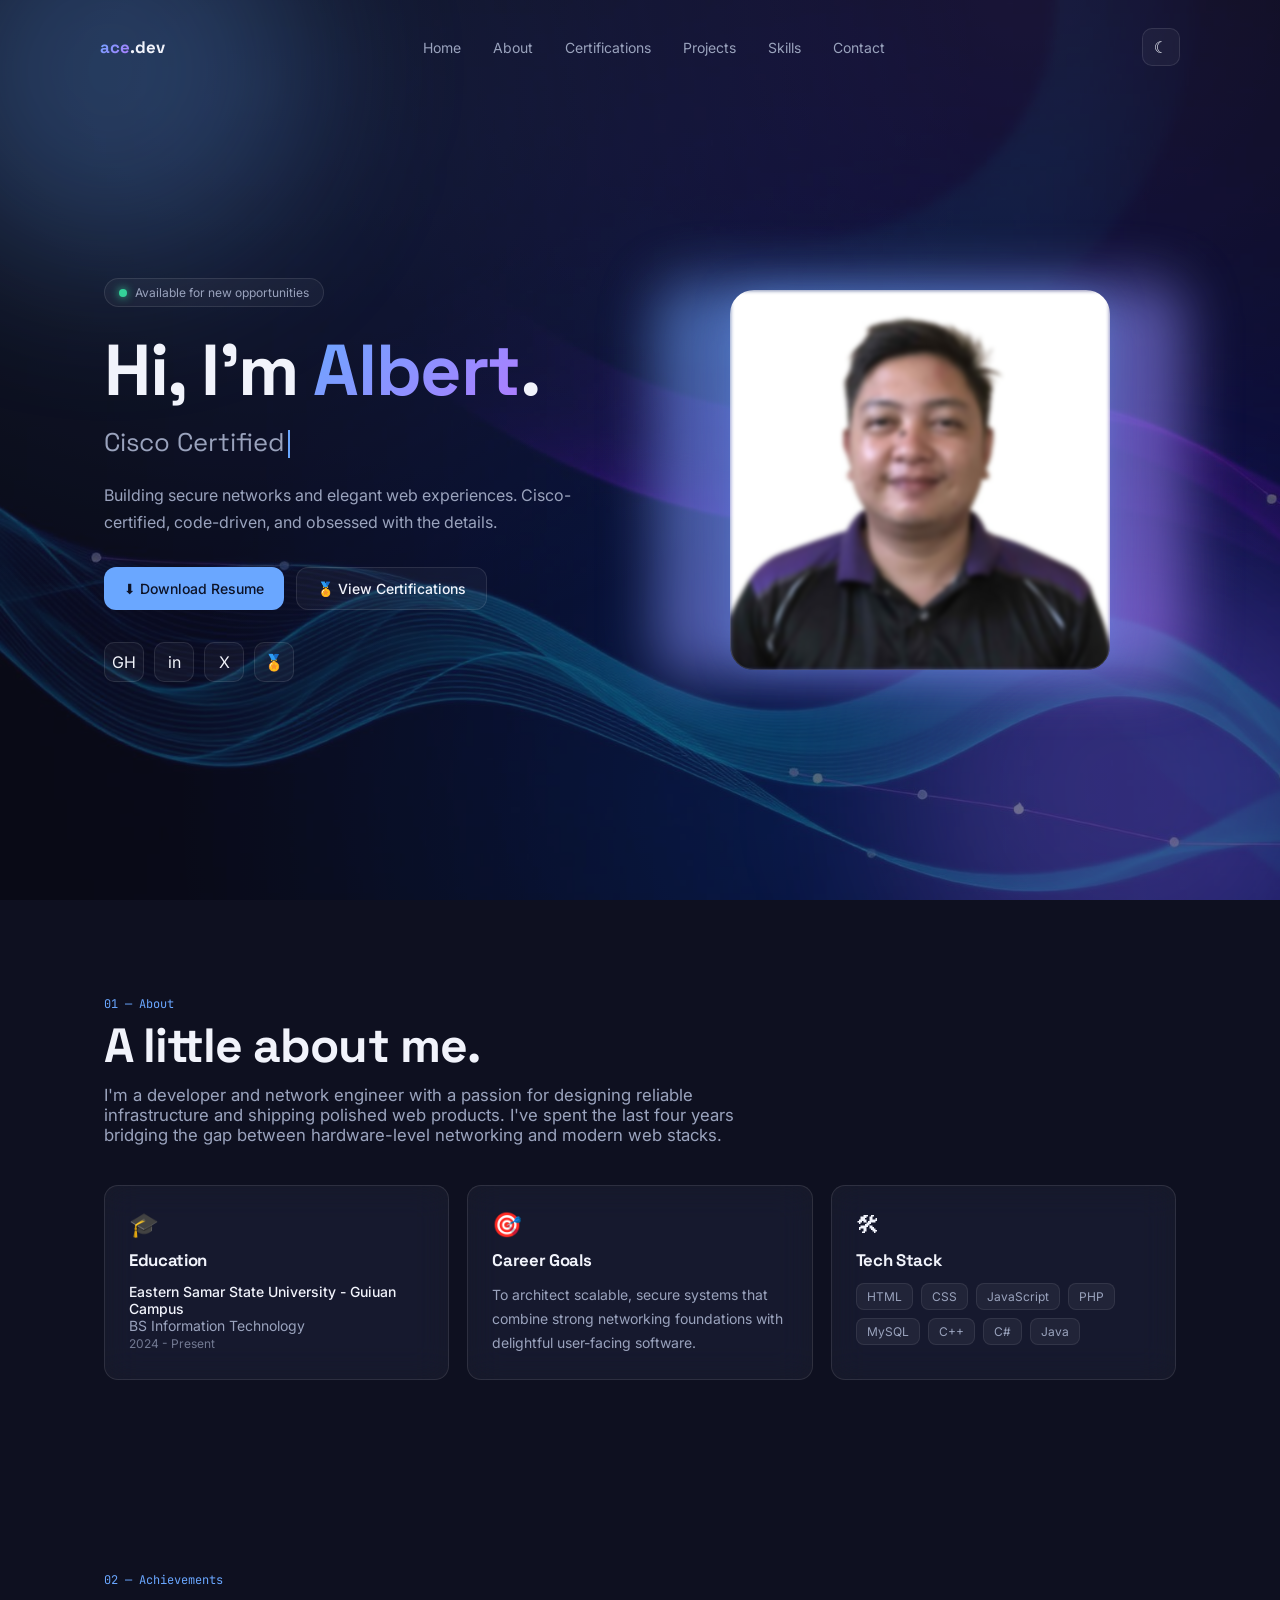
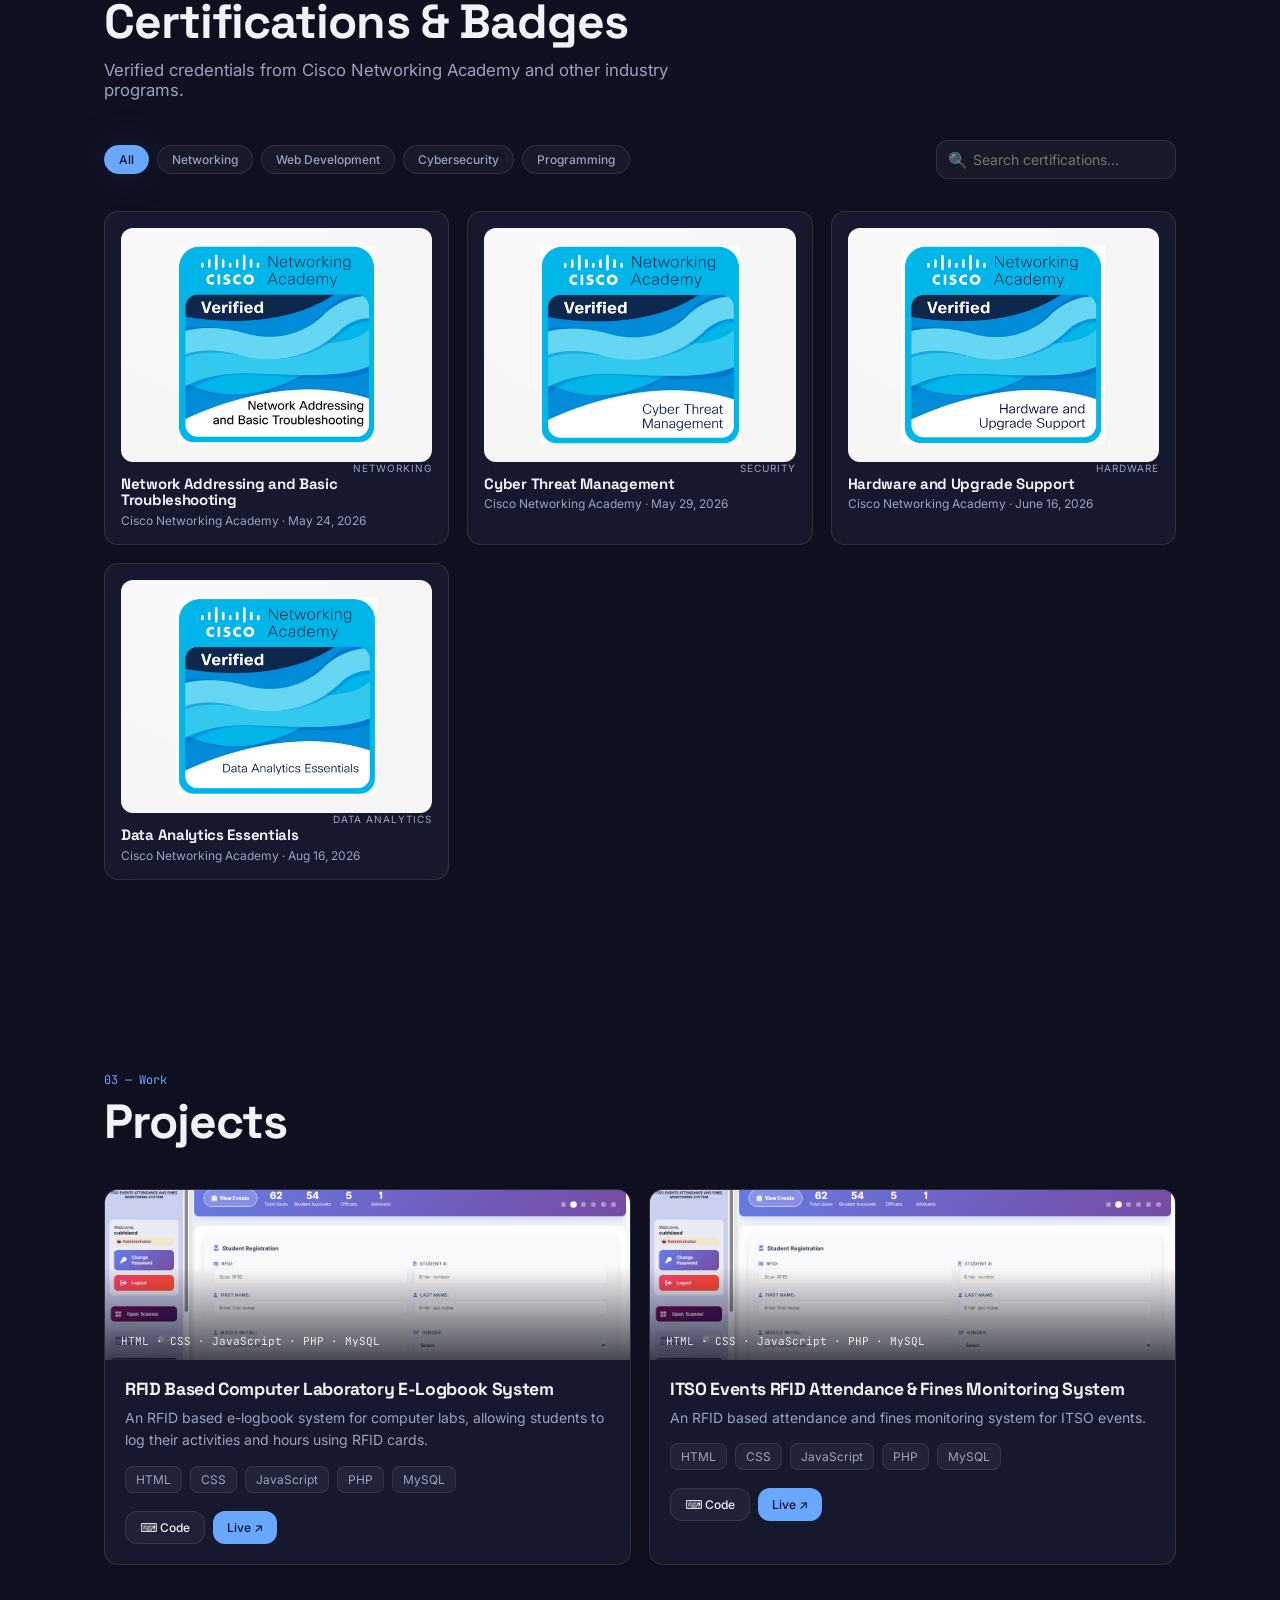
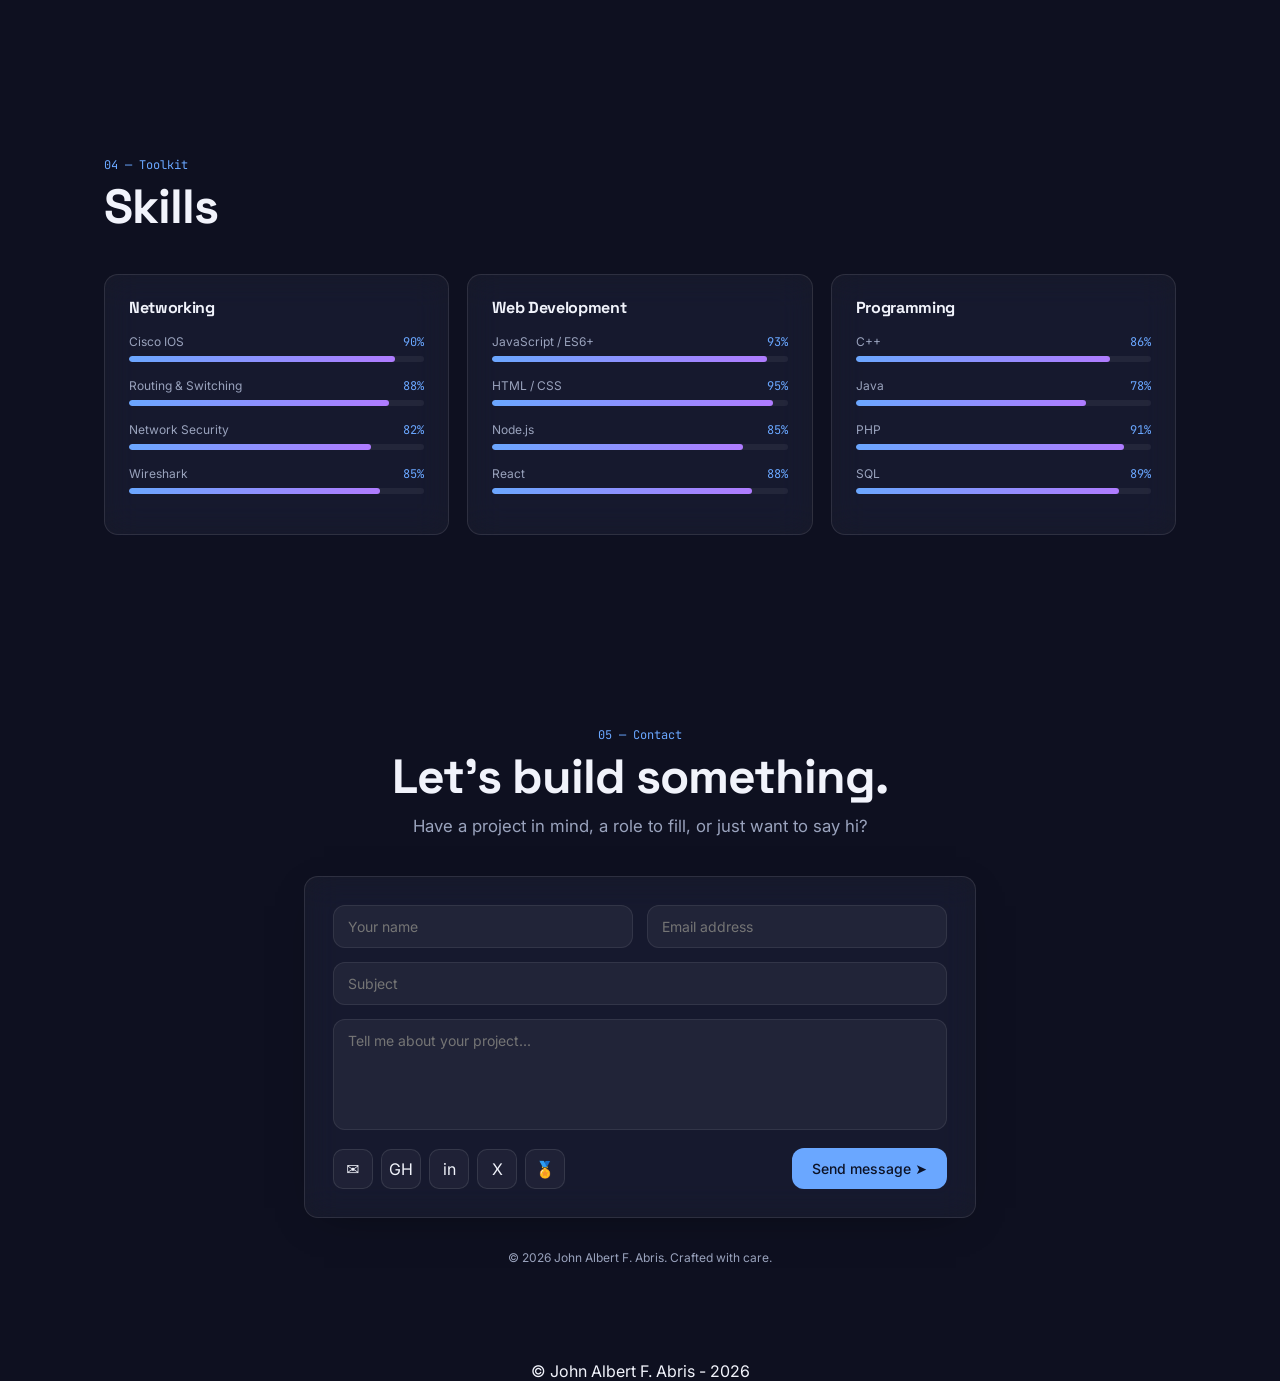
==== ace.html @ c5fdd974 "Add files via upload" ====
<!DOCTYPE html>
<html lang="en">
<head>
  <meta charset="UTF-8" />
  <meta name="viewport" content="width=device-width, initial-scale=1.0" />
  <title>John Albert F. Abris — Developer & Cisco-Certified Engineer</title>
  <meta name="description" content="Premium portfolio showcasing Cisco Networking Academy badges, certifications, projects, and technical achievements." />

  <!-- Fonts -->
  <link rel="preconnect" href="https://fonts.googleapis.com" />
  <link rel="preconnect" href="https://fonts.gstatic.com" crossorigin />
  <link href="https://fonts.googleapis.com/css2?family=Space+Grotesk:wght@500;600;700&family=Inter:wght@400;500;600&family=JetBrains+Mono:wght@400;500&display=swap" rel="stylesheet" />

  <!-- Libraries -->
  <link href="https://unpkg.com/aos@2.3.4/dist/aos.css" rel="stylesheet" />

  <link rel="stylesheet" href="css/styles.css" />

  <style>
    footer {
      text-align: center;
    }
  </style>
</head>
<body>
  <!-- Loader -->
  <div id="loader" class="loader">
    <div class="loader-ring"></div>
    <p class="loader-text">Loading</p>
  </div>

  <!-- Navbar -->
  <header id="navbar" class="navbar">
    <div class="nav-inner">
      <a href="#home" class="brand"><span class="text-gradient">ace</span>.dev</a>
      <nav>
        <ul class="nav-links" id="nav-links">
          <li><a href="#home">Home</a></li>
          <li><a href="#about">About</a></li>
          <li><a href="#certs">Certifications</a></li>
          <li><a href="#projects">Projects</a></li>
          <li><a href="#skills">Skills</a></li>
          <li><a href="#contact">Contact</a></li>
        </ul>
      </nav>
      <div class="nav-actions">
        <button id="theme-toggle" class="icon-btn" aria-label="Toggle theme">☾</button>
        <button id="menu-toggle" class="icon-btn menu-toggle" aria-label="Menu">☰</button>
      </div>
    </div>
  </header>

  <main>
    <!-- HERO -->
    <section id="home" class="hero">
      <div class="hero-bg"></div>
      <div class="blob blob-1"></div>
      <div class="blob blob-2"></div>

      <div class="container hero-grid">
        <div data-aos="fade-up">
          <span class="pill"><span class="dot"></span> Available for new opportunities</span>
          <h1 class="hero-title">Hi, I'm <span class="text-gradient">Albert</span>.</h1>
          <p class="hero-typed"><span id="typed"></span><span class="caret"></span></p>
          <p class="hero-tag" id="hero-tag"></p>

          <div class="hero-ctas">
            <a id="resume-btn" class="btn btn-primary" href="#" download>⬇ Download Resume</a>
            <a class="btn btn-glass" href="#certs">🏅 View Certifications</a>
          </div>

          <div class="hero-socials" id="hero-socials"></div>
        </div>

        <div class="profile-wrap" data-aos="fade-left">
          <div class="profile-glow"></div>
          <div class="profile-card no-select" data-protected>
            <div class="profile-img" id="profile-img"></div>
            <div class="profile-ring"></div>
          </div>
        </div>
      </div>
    </section>

    <!-- ABOUT -->
    <section id="about" class="section">
      <div class="container">
        <div data-aos="fade-up" class="section-head">
          <p class="eyebrow">01 — About</p>
          <h2>A little about me.</h2>
          <p class="lead" id="about-intro"></p>
        </div>

        <div class="grid-3">
          <div class="glass card" data-aos="fade-up">
            <div class="card-icon">🎓</div>
            <h3>Education</h3>
            <ul id="education-list" class="education"></ul>
          </div>
          <div class="glass card" data-aos="fade-up" data-aos-delay="100">
            <div class="card-icon">🎯</div>
            <h3>Career Goals</h3>
            <p class="muted small" id="goals"></p>
          </div>
          <div class="glass card" data-aos="fade-up" data-aos-delay="200">
            <div class="card-icon">🛠</div>
            <h3>Tech Stack</h3>
            <div id="stack" class="chips"></div>
          </div>
        </div>
      </div>
    </section>

    <!-- CERTIFICATIONS -->
    <section id="certs" class="section">
      <div class="container">
        <div data-aos="fade-up" class="section-head">
          <p class="eyebrow">02 — Achievements</p>
          <h2>Certifications &amp; Badges</h2>
          <p class="lead">Verified credentials from Cisco Networking Academy and other industry programs.</p>
        </div>

        <div class="cert-controls" data-aos="fade-up">
          <div id="cert-filters" class="filters"></div>
          <div class="search-wrap">
            <span class="search-icon">🔍</span>
            <input id="cert-search" type="text" placeholder="Search certifications..." />
          </div>
        </div>

        <div id="cert-grid" class="grid-3 cert-grid"></div>
      </div>
    </section>

    <!-- PROJECTS -->
    <section id="projects" class="section">
      <div class="container">
        <div data-aos="fade-up" class="section-head">
          <p class="eyebrow">03 — Work</p>
          <h2>Projects</h2>
        </div>
        <div id="project-grid" class="grid-2"></div>
      </div>
    </section>

    <!-- SKILLS -->
    <section id="skills" class="section">
      <div class="container">
        <div data-aos="fade-up" class="section-head">
          <p class="eyebrow">04 — Toolkit</p>
          <h2>Skills</h2>
        </div>
        <div id="skill-grid" class="grid-3"></div>
      </div>
    </section>

    <!-- CONTACT -->
    <section id="contact" class="section">
      <div class="container narrow">
        <div data-aos="fade-up" class="section-head center">
          <p class="eyebrow">05 — Contact</p>
          <h2>Let's build something.</h2>
          <p class="lead">Have a project in mind, a role to fill, or just want to say hi?</p>
        </div>

        <form id="contact-form" class="glass form" data-aos="fade-up">
          <div class="row-2">
            <input required name="name" placeholder="Your name" />
            <input required type="email" name="email" placeholder="Email address" />
          </div>
          <input name="subject" placeholder="Subject" />
          <textarea required rows="5" name="message" placeholder="Tell me about your project..."></textarea>
          <div class="form-actions">
            <div id="contact-socials" class="socials"></div>
            <button class="btn btn-primary" type="submit" id="submit-btn">Send message ➤</button>
          </div>
        </form>
        <p class="copyright" id="copyright"></p>
      </div>
    </section>
  </main>

  <!-- Lightbox modal -->
  <div id="modal" class="modal" hidden>
    <div class="modal-card glass" id="modal-card"></div>
  </div>

  <!-- Libraries -->
  <script src="https://unpkg.com/aos@2.3.4/dist/aos.js"></script>

  <!-- Data + app -->
  <script src="data/portfolio.js"></script>
  <script src="js/protection.js"></script>
  <script src="js/typed.js"></script>
  <script src="js/app.js"></script>

  <footer>
        <p>&copy;  John Albert F. Abris - 2026 </p>
    </footer>
</body>
</html>
---- css/styles.css ----
/* =========================================================
   Design tokens
   ========================================================= */
:root {
  --bg: #0e1020;
  --fg: #f1f3fb;
  --muted: #9aa3bd;
  --card: #171a30;
  --border: rgba(255,255,255,0.08);
  --glass-bg: rgba(255,255,255,0.04);
  --glass-border: rgba(255,255,255,0.10);
  --primary: #6aa7ff;
  --primary-fg: #0c1226;
  --accent: #b07bff;
  --gradient: linear-gradient(135deg, #6aa7ff, #b07bff);
  --shadow-glow: 0 0 40px -10px rgba(106,167,255,0.55);
  --shadow-card: 0 10px 40px -20px rgba(0,0,0,0.5);
  --radius: 14px;
  --font-display: "Space Grotesk", system-ui, sans-serif;
  --font-body: "Inter", system-ui, sans-serif;
  --font-mono: "JetBrains Mono", ui-monospace, monospace;
}

html.light {
  --bg: #f6f7fb;
  --fg: #161a2c;
  --muted: #5a6178;
  --card: #ffffff;
  --border: rgba(20,25,45,0.10);
  --glass-bg: rgba(255,255,255,0.6);
  --glass-border: rgba(20,25,45,0.10);
  --primary-fg: #ffffff;
}

/* =========================================================
   Base
   ========================================================= */
* { box-sizing: border-box; margin: 0; padding: 0; }
html { scroll-behavior: smooth; }
body {
  font-family: var(--font-body);
  color: var(--fg);
  background: var(--bg);
  background-image:
    radial-gradient(at 20% 10%, rgba(106,167,255,0.18), transparent 50%),
    radial-gradient(at 80% 0%, rgba(176,123,255,0.15), transparent 50%),
    radial-gradient(at 60% 90%, rgba(0,200,255,0.10), transparent 55%);
  background-attachment: fixed;
  -webkit-font-smoothing: antialiased;
  overflow-x: hidden;
}
h1, h2, h3, h4 { font-family: var(--font-display); letter-spacing: -0.02em; line-height: 1.1; }
a { color: inherit; text-decoration: none; }
button { font-family: inherit; cursor: pointer; border: none; background: none; color: inherit; }
img { max-width: 100%; display: block; }

.container { max-width: 1120px; margin: 0 auto; padding: 0 24px; }
.container.narrow { max-width: 720px; }
.section { padding: 96px 0; }
.section-head { margin-bottom: 40px; }
.section-head.center { text-align: center; }
.section-head h2 { font-size: clamp(2rem, 4vw, 3rem); font-weight: 700; }
.eyebrow { font-family: var(--font-mono); font-size: 12px; color: var(--primary); margin-bottom: 8px; }
.lead { color: var(--muted); margin-top: 12px; font-size: 1.05rem; max-width: 640px; }
.section-head.center .lead { margin-left: auto; margin-right: auto; }
.muted { color: var(--muted); }
.small { font-size: 14px; line-height: 1.7; }

.text-gradient {
  background: var(--gradient);
  -webkit-background-clip: text; background-clip: text; color: transparent;
}

.glass {
  background: var(--glass-bg);
  backdrop-filter: blur(16px) saturate(140%);
  -webkit-backdrop-filter: blur(16px) saturate(140%);
  border: 1px solid var(--glass-border);
  border-radius: var(--radius);
}

.no-select { user-select: none; -webkit-user-select: none; -webkit-touch-callout: none; }

/* =========================================================
   Loader
   ========================================================= */
.loader {
  position: fixed; inset: 0; z-index: 100;
  display: grid; place-items: center;
  background: var(--bg);
  transition: opacity .5s ease, visibility .5s;
}
.loader.hidden { opacity: 0; visibility: hidden; }
.loader-ring {
  width: 56px; height: 56px; border-radius: 50%;
  border: 3px solid rgba(255,255,255,0.15);
  border-top-color: var(--primary);
  animation: spin .9s linear infinite;
}
.loader-text {
  margin-top: 14px; font-family: var(--font-mono); font-size: 11px;
  letter-spacing: .3em; color: var(--muted); text-transform: uppercase;
}
@keyframes spin { to { transform: rotate(360deg); } }

/* =========================================================
   Navbar
   ========================================================= */
.navbar {
  position: fixed; top: 0; left: 0; right: 0; z-index: 50;
  padding: 16px 0; transition: padding .3s ease;
}
.navbar.scrolled { padding: 8px 0; }
.nav-inner {
  max-width: 1120px; margin: 0 auto; padding: 12px 20px;
  display: flex; align-items: center; justify-content: space-between;
  transition: all .3s ease; border-radius: 16px;
}
.navbar.scrolled .nav-inner {
  background: var(--glass-bg); backdrop-filter: blur(16px);
  border: 1px solid var(--glass-border); box-shadow: var(--shadow-card);
  margin: 0 16px;
}
.brand { font-family: var(--font-display); font-weight: 700; font-size: 1.05rem; }
.nav-links { display: flex; gap: 4px; list-style: none; }
.nav-links a {
  padding: 8px 14px; font-size: 14px; color: var(--muted); border-radius: 10px;
  transition: all .2s;
}
.nav-links a:hover { color: var(--fg); background: rgba(255,255,255,0.05); }
.nav-actions { display: flex; gap: 8px; }
.icon-btn {
  width: 38px; height: 38px; display: grid; place-items: center;
  border-radius: 10px; background: var(--glass-bg); border: 1px solid var(--glass-border);
  font-size: 16px; transition: all .2s;
}
.icon-btn:hover { box-shadow: var(--shadow-glow); }
.menu-toggle { display: none; }

@media (max-width: 768px) {
  .nav-links {
    display: none; position: absolute; top: 100%; left: 16px; right: 16px;
    flex-direction: column; gap: 0; margin-top: 8px; padding: 8px;
    background: var(--glass-bg); backdrop-filter: blur(16px);
    border: 1px solid var(--glass-border); border-radius: 12px;
  }
  .nav-links.open { display: flex; }
  .menu-toggle { display: grid; }
}

/* =========================================================
   Hero
   ========================================================= */
.hero { position: relative; min-height: 100vh; display: flex; align-items: center; padding: 140px 0 80px; overflow: hidden; }
.hero-bg {
  position: absolute; inset: 0; z-index: -1; opacity: .35;
  background-image: url('../assets/hero-bg.jpg');
  background-size: cover; background-position: center;
}
.blob { position: absolute; border-radius: 50%; filter: blur(80px); z-index: -1; animation: float 12s ease-in-out infinite; }
.blob-1 { top: -120px; left: -80px; width: 380px; height: 380px; background: rgba(106,167,255,0.25); }
.blob-2 { bottom: -120px; right: -80px; width: 460px; height: 460px; background: rgba(176,123,255,0.22); animation-delay: -6s; }
@keyframes float { 0%,100% { transform: translate(0,0) scale(1); } 50% { transform: translate(20px,-30px) scale(1.05); } }

.hero-grid { display: grid; grid-template-columns: 1fr 1fr; gap: 48px; align-items: center; }
@media (max-width: 860px) { .hero-grid { grid-template-columns: 1fr; } }

.pill {
  display: inline-flex; align-items: center; gap: 8px;
  padding: 6px 14px; border-radius: 999px;
  background: var(--glass-bg); border: 1px solid var(--glass-border);
  font-size: 12px; color: var(--muted); margin-bottom: 24px;
}
.dot { width: 8px; height: 8px; border-radius: 50%; background: #34d399; box-shadow: 0 0 8px #34d399; animation: pulse 2s ease-in-out infinite; }
@keyframes pulse { 50% { opacity: .5; } }

.hero-title { font-size: clamp(2.5rem, 6vw, 4.5rem); font-weight: 700; }
.hero-typed { font-family: var(--font-display); font-size: clamp(1.2rem, 3vw, 1.6rem); color: var(--muted); margin-top: 16px; }
.caret { display: inline-block; width: 2px; height: 1.1em; background: var(--primary); margin-left: 4px; vertical-align: text-bottom; animation: blink 1s steps(1) infinite; }
@keyframes blink { 50% { opacity: 0; } }
.hero-tag { margin-top: 24px; color: var(--muted); max-width: 540px; line-height: 1.65; }

.hero-ctas { display: flex; flex-wrap: wrap; gap: 12px; margin-top: 32px; }
.btn {
  display: inline-flex; align-items: center; gap: 8px;
  padding: 12px 20px; border-radius: 12px; font-weight: 500; font-size: 14px;
  transition: all .2s; cursor: pointer;
}
.btn-primary { background: var(--primary); color: var(--primary-fg); }
.btn-primary:hover { box-shadow: var(--shadow-glow); transform: translateY(-1px); }
.btn-glass { background: var(--glass-bg); border: 1px solid var(--glass-border); }
.btn-glass:hover { background: rgba(255,255,255,0.08); }

.hero-socials { display: flex; gap: 10px; margin-top: 32px; }
.social-link {
  width: 40px; height: 40px; display: grid; place-items: center;
  border-radius: 10px; background: var(--glass-bg); border: 1px solid var(--glass-border);
  transition: all .2s;
}
.social-link:hover { box-shadow: var(--shadow-glow); transform: translateY(-2px); }

.profile-wrap { display: flex; justify-content: center; position: relative; }
.profile-glow {
  position: absolute; inset: -8px; border-radius: 28px;
  background: var(--gradient); filter: blur(28px); opacity: .55; z-index: -1;
}
.profile-card {
  position: relative; width: 320px; height: 320px; border-radius: 24px; overflow: hidden;
  box-shadow: var(--shadow-glow);
}
@media (min-width: 640px) { .profile-card { width: 380px; height: 380px; } }
/* Image displayed as CSS background to deter direct saving */
.profile-img {
  width: 100%; height: 100%;
  background-image: url('../assets/profile.jpg');
  background-size: cover; background-position: center;
  filter: blur(2px); transition: filter .35s ease;
}
.profile-card:hover .profile-img { filter: blur(0); }
.profile-ring { position: absolute; inset: 0; border-radius: 24px; box-shadow: inset 0 0 0 1px rgba(255,255,255,0.12); pointer-events: none; }

/* =========================================================
   Cards / grids
   ========================================================= */
.grid-3 { display: grid; grid-template-columns: repeat(3, 1fr); gap: 18px; }
.grid-2 { display: grid; grid-template-columns: repeat(2, 1fr); gap: 18px; }
@media (max-width: 900px) { .grid-3 { grid-template-columns: repeat(2, 1fr); } }
@media (max-width: 640px) { .grid-3, .grid-2 { grid-template-columns: 1fr; } }

.card { padding: 24px; transition: all .25s; }
.card:hover { box-shadow: var(--shadow-glow); transform: translateY(-3px); }
.card-icon { font-size: 24px; margin-bottom: 12px; }
.card h3 { font-size: 1.05rem; margin-bottom: 14px; }
.education { list-style: none; display: flex; flex-direction: column; gap: 12px; font-size: 14px; }
.education li p:first-child { font-weight: 500; }
.education li p { color: var(--muted); }
.education li p:first-child { color: var(--fg); }
.education li p:last-child { font-size: 12px; opacity: .7; margin-top: 2px; }

.chips { display: flex; flex-wrap: wrap; gap: 8px; }
.chip {
  padding: 5px 10px; border-radius: 8px; font-size: 12px;
  background: rgba(255,255,255,0.05); border: 1px solid var(--border);
  color: var(--muted);
}

/* =========================================================
   Certifications
   ========================================================= */
.cert-controls { display: flex; flex-wrap: wrap; gap: 14px; align-items: center; margin-bottom: 32px; }
.filters { display: flex; flex-wrap: wrap; gap: 8px; }
.filter-btn {
  padding: 6px 14px; border-radius: 999px; font-size: 12px; font-weight: 500;
  background: var(--glass-bg); border: 1px solid var(--glass-border); color: var(--muted);
  transition: all .2s;
}
.filter-btn:hover { color: var(--fg); }
.filter-btn.active { background: var(--primary); color: var(--primary-fg); border-color: var(--primary); box-shadow: var(--shadow-glow); }

.search-wrap { position: relative; margin-left: auto; }
.search-wrap input {
  background: var(--glass-bg); border: 1px solid var(--glass-border); color: var(--fg);
  padding: 10px 14px 10px 36px; border-radius: 12px; font-size: 14px; width: 240px;
  font-family: inherit; outline: none;
}
.search-wrap input:focus { box-shadow: 0 0 0 3px rgba(106,167,255,0.25); }
.search-icon { position: absolute; left: 12px; top: 50%; transform: translateY(-50%); opacity: .6; }

.cert-card {
  text-align: left; padding: 16px; cursor: pointer;
  transition: all .25s;
}
.cert-card:hover { box-shadow: var(--shadow-glow); transform: translateY(-4px); }
.cert-card .badge-wrap { position: relative; aspect-ratio: 4/3; border-radius: 12px; overflow: hidden; }
.cert-card h3 { font-size: 15px; margin-top: 14px; transition: color .2s; }
.cert-card:hover h3 { color: var(--primary); }
.cert-meta { font-size: 12px; color: var(--muted); margin-top: 4px; }
.cert-cat { font-size: 10px; text-transform: uppercase; letter-spacing: .1em; color: var(--muted); }
.cert-head { display: flex; justify-content: space-between; gap: 8px; }

/* Badge artwork */
.badge {
  position: relative; width: 100%; height: 100%;
  display: grid; place-items: center; color: #fff;
  overflow: hidden;
}
.badge::before {
  content: ""; position: absolute; inset: 0;
  background: radial-gradient(circle at 30% 20%, rgba(255,255,255,0.28), transparent 60%);
}
.badge-inner { position: relative; text-align: center; filter: blur(1px); transition: filter .35s; }
.badge:hover .badge-inner { filter: blur(0); }
.badge-icon { font-size: 32px; }
.badge-label { font-family: var(--font-display); font-size: 22px; font-weight: 700; margin-top: 4px; }
.badge-issuer { font-size: 9px; letter-spacing: .3em; margin-top: 4px; opacity: .8; text-transform: uppercase; }
.badge.has-image {
  background: rgba(255,255,255,0.04) !important;
}
.badge-image {
  position: absolute;
  inset: 0;
  z-index: 1;
  width: 100%;
  height: 100%;
  padding: 18px;
  object-fit: contain;
  background: rgba(255,255,255,0.96);
}
.badge.has-image .badge-inner,
.badge.has-image .watermark {
  display: none;
}
.badge.has-image.image-missing .badge-inner,
.badge.has-image.image-missing .watermark {
  display: block;
}
.badge.has-image.image-missing .watermark {
  display: grid;
}
.badge.has-image.image-missing .badge-image {
  display: none;
}
.watermark {
  position: absolute; inset: 0; display: grid; place-items: center;
  font-family: var(--font-mono); font-size: 10px; letter-spacing: .3em;
  color: rgba(255,255,255,0.16); text-transform: uppercase;
  transform: rotate(-20deg); pointer-events: none;
}
/* Transparent overlay deters easy right-click-save on badge */
.badge-shield { position: absolute; inset: 0; z-index: 3; cursor: zoom-in; }

.empty { grid-column: 1/-1; text-align: center; padding: 60px 0; color: var(--muted); }

/* Modal */
.modal {
  position: fixed; inset: 0; z-index: 60;
  background: rgba(0,0,0,0.7); backdrop-filter: blur(6px);
  display: grid; place-items: center; padding: 20px;
  animation: fade .25s ease;
}
@keyframes fade { from { opacity: 0; } }
.modal[hidden] { display: none; }
.modal-card { max-width: 640px; width: 100%; padding: 28px; position: relative; box-shadow: var(--shadow-glow); }
.modal-close {
  position: absolute; top: 14px; right: 14px;
  width: 34px; height: 34px; border-radius: 10px;
  display: grid; place-items: center; font-size: 18px;
  background: transparent; transition: background .2s;
}
.modal-close:hover { background: rgba(255,255,255,0.1); }
.modal-grid { display: grid; grid-template-columns: 1fr 1.3fr; gap: 24px; align-items: center; }
@media (max-width: 600px) { .modal-grid { grid-template-columns: 1fr; } }
.modal-preview { aspect-ratio: 4/3; border-radius: 12px; overflow: hidden; position: relative; }

/* =========================================================
   Projects
   ========================================================= */
.project-card {
  overflow: hidden; transition: all .25s;
}
.project-card:hover { box-shadow: var(--shadow-glow); transform: translateY(-4px); }
.project-thumb {
  height: 170px; position: relative; overflow: hidden;
}
.project-thumb::before {
  content: ""; position: absolute; inset: 0;
  background: radial-gradient(circle at 70% 30%, rgba(255,255,255,0.25), transparent 60%);
}
.project-thumb-tech {
  position: absolute; bottom: 12px; left: 16px;
  font-family: var(--font-mono); font-size: 11px; color: rgba(255,255,255,0.85);
}

.thumb-slide {
  position: absolute; inset: 0;
  background-size: cover; background-position: center;
  opacity: 0; transition: opacity .8s ease;
}
.thumb-slide.active { opacity: 1; }
.project-thumb.has-shots::before { display: none; } /* photos replace the gradient sheen */
.thumb-fade {
  position: absolute; inset: 0;
  background: linear-gradient(to top, rgba(10,12,25,0.75), transparent 55%);
  pointer-events: none;
}
.thumb-dots {
  position: absolute; top: 12px; right: 14px; z-index: 2;
  display: flex; gap: 5px;
}
.thumb-dots span {
  width: 5px; height: 5px; border-radius: 50%;
  background: rgba(255,255,255,0.4);
  transition: background .2s, transform .2s;
}
.thumb-dots span.active { background: #fff; transform: scale(1.3); }
.project-body { padding: 20px; }
.project-body h3 { font-size: 1.1rem; transition: color .2s; }
.project-card:hover .project-body h3 { color: var(--primary); }
.project-desc { color: var(--muted); font-size: 14px; margin-top: 8px; line-height: 1.6; }
.project-actions { display: flex; gap: 8px; margin-top: 18px; }
.project-actions .btn { padding: 8px 14px; font-size: 12px; }

/* =========================================================
   Skills
   ========================================================= */
.skill-group { padding: 24px; }
.skill-group h3 { font-size: 1rem; margin-bottom: 18px; }
.skill { margin-bottom: 16px; }
.skill-head { display: flex; justify-content: space-between; font-size: 12px; margin-bottom: 6px; }
.skill-name { color: var(--muted); }
.skill-level { font-family: var(--font-mono); color: var(--primary); }
.skill-bar {
  height: 6px; border-radius: 999px; background: rgba(255,255,255,0.06); overflow: hidden;
}
.skill-fill {
  display: block; height: 100%; width: 0; border-radius: 999px;
  background: var(--gradient);
  transition: width 1.2s cubic-bezier(.2,.7,.2,1);
}

/* =========================================================
   Contact form
   ========================================================= */
.form { padding: 28px; display: flex; flex-direction: column; gap: 14px; box-shadow: var(--shadow-card); }
.row-2 { display: grid; grid-template-columns: 1fr 1fr; gap: 14px; }
@media (max-width: 600px) { .row-2 { grid-template-columns: 1fr; } }
.form input, .form textarea {
  background: rgba(255,255,255,0.05); border: 1px solid var(--border); color: var(--fg);
  padding: 12px 14px; border-radius: 12px; font-family: inherit; font-size: 14px;
  outline: none; resize: none;
}
.form input:focus, .form textarea:focus { box-shadow: 0 0 0 3px rgba(106,167,255,0.25); }
.form-actions { display: flex; flex-wrap: wrap; justify-content: space-between; align-items: center; gap: 12px; margin-top: 4px; }
.socials { display: flex; gap: 8px; }
.copyright { text-align: center; color: var(--muted); font-size: 12px; margin-top: 32px; }
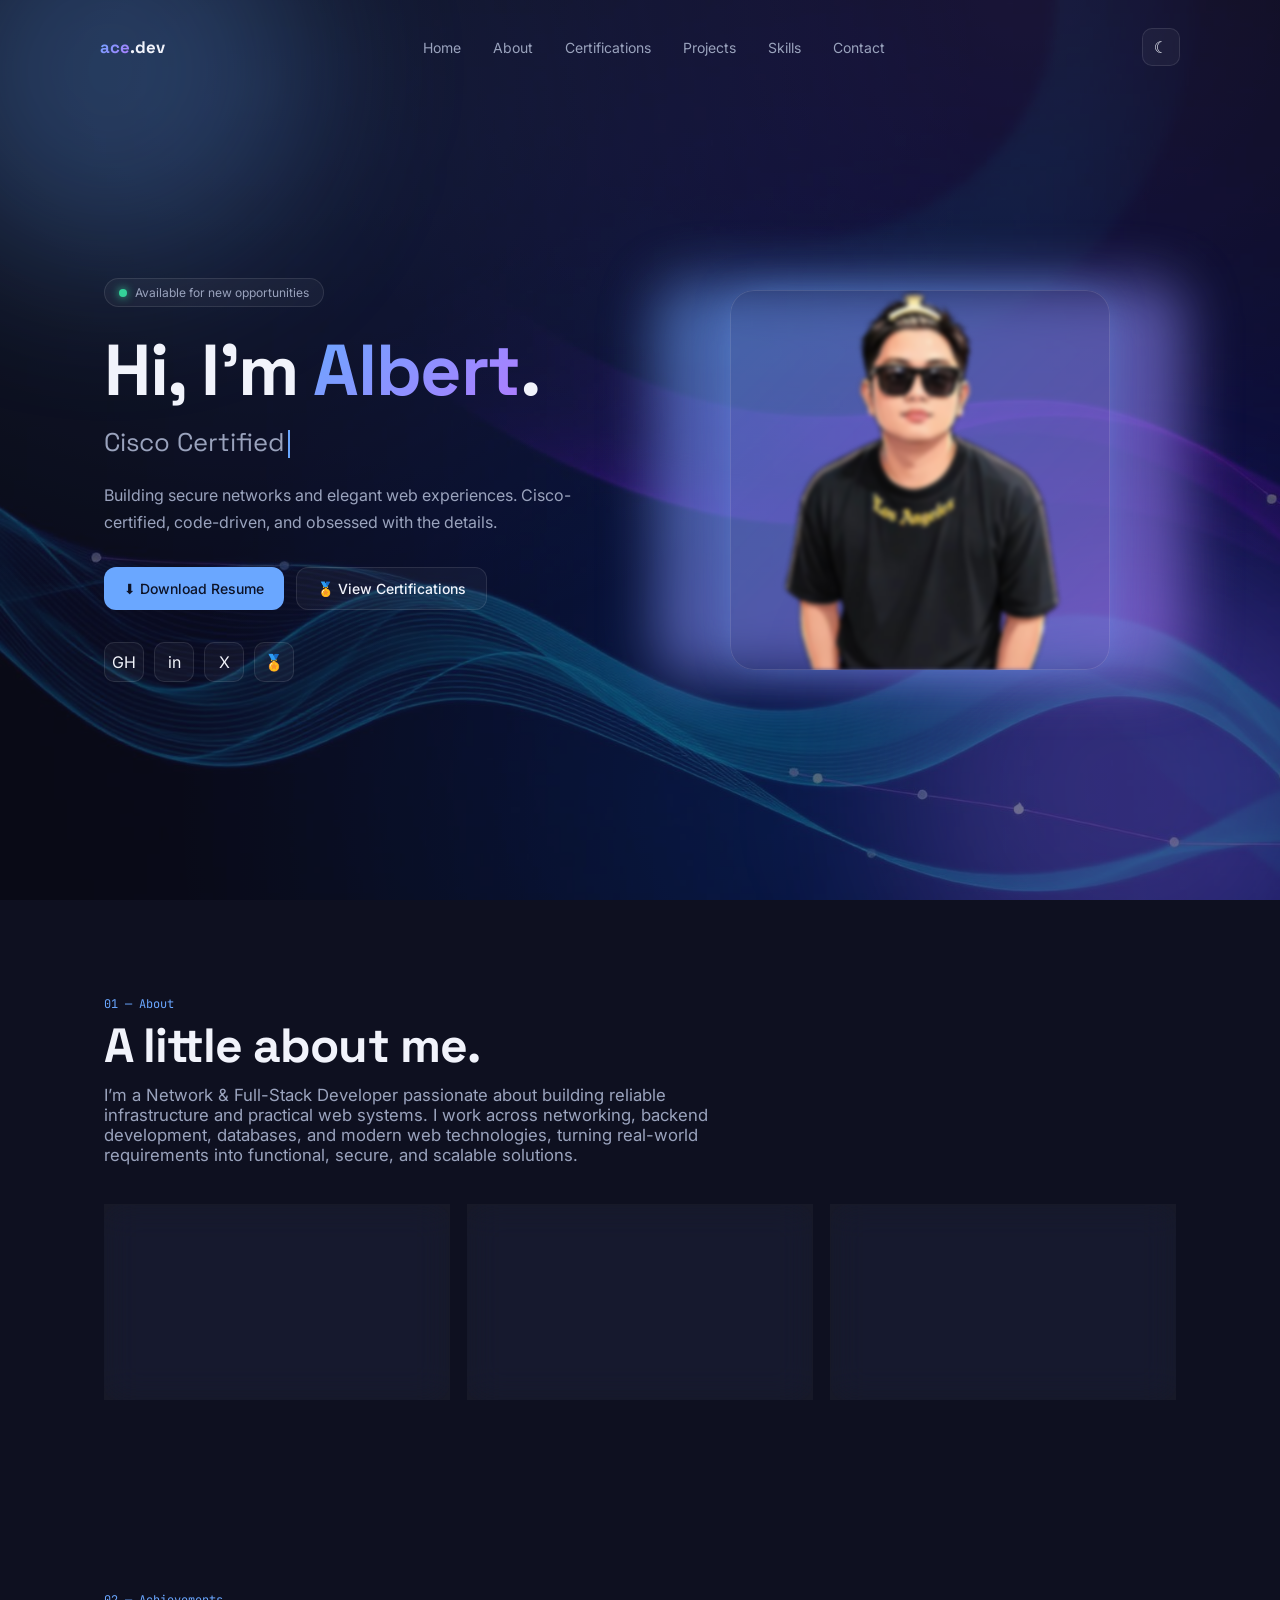
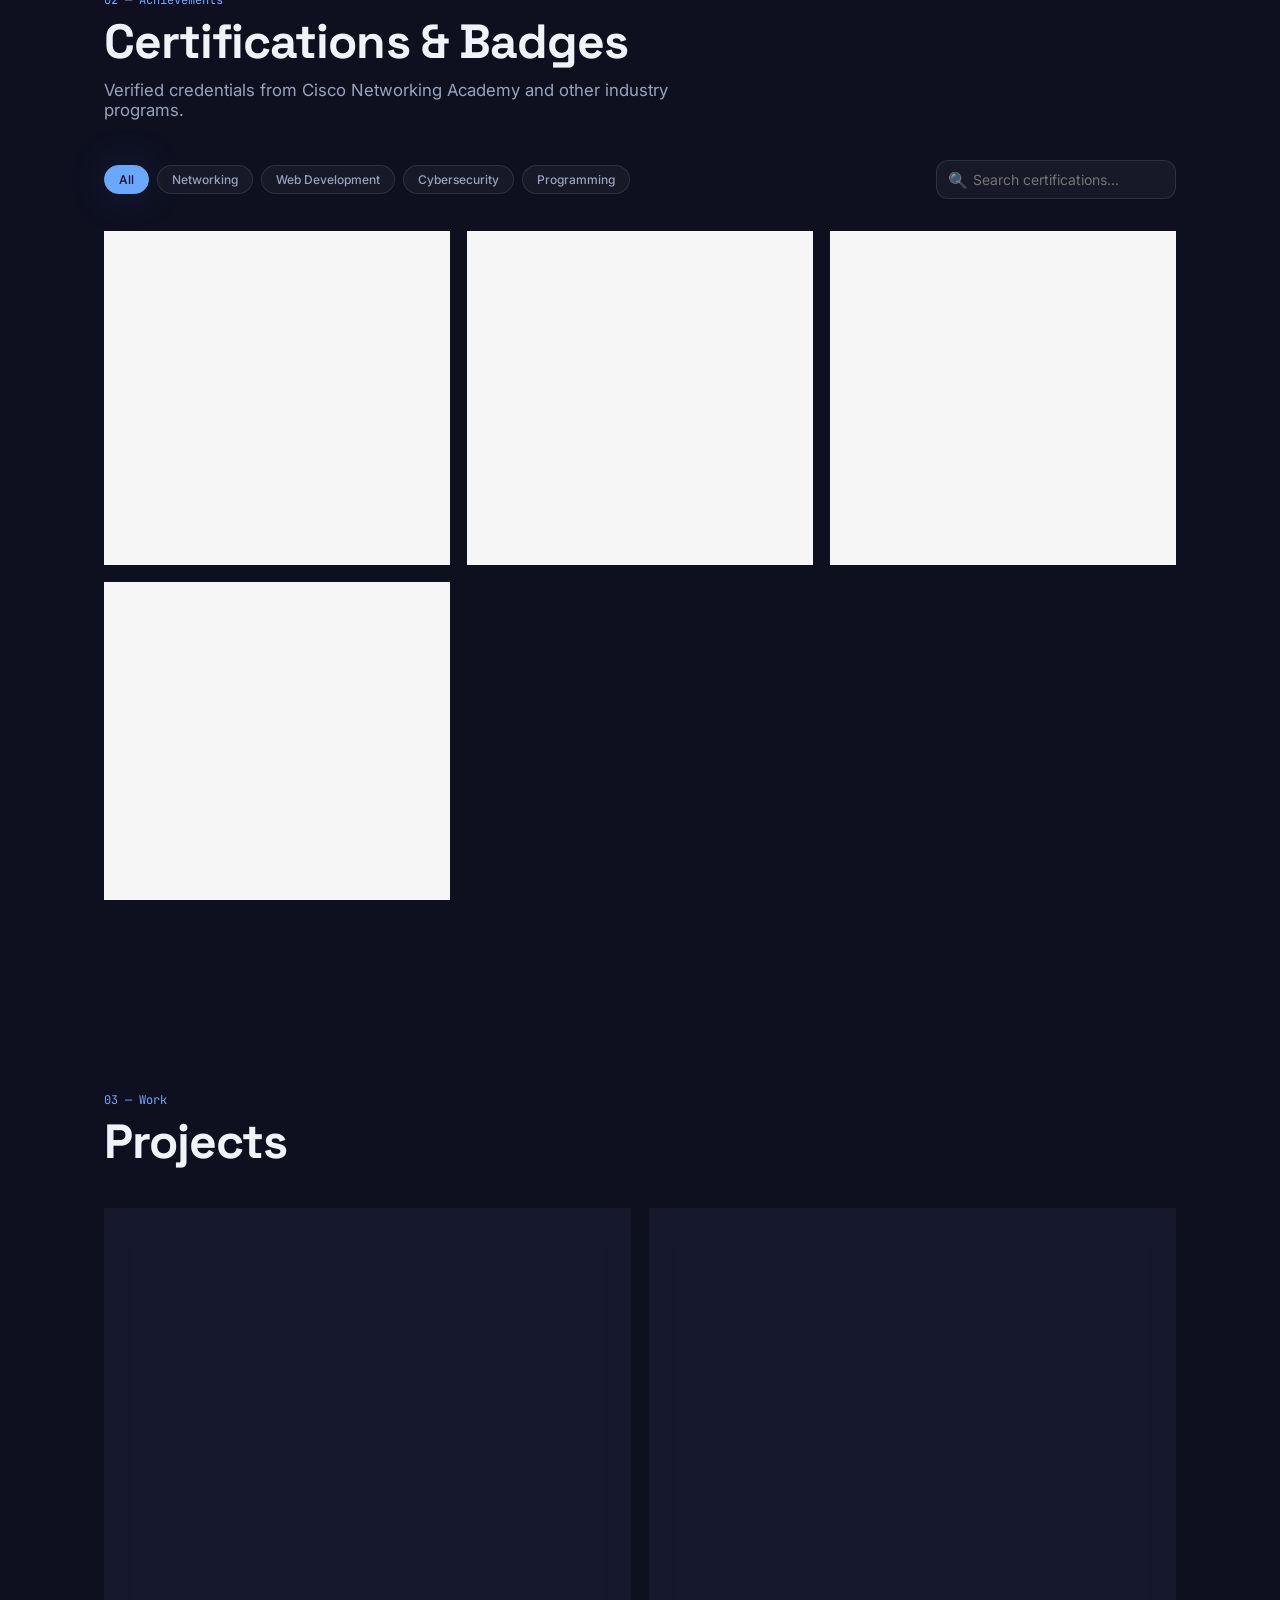
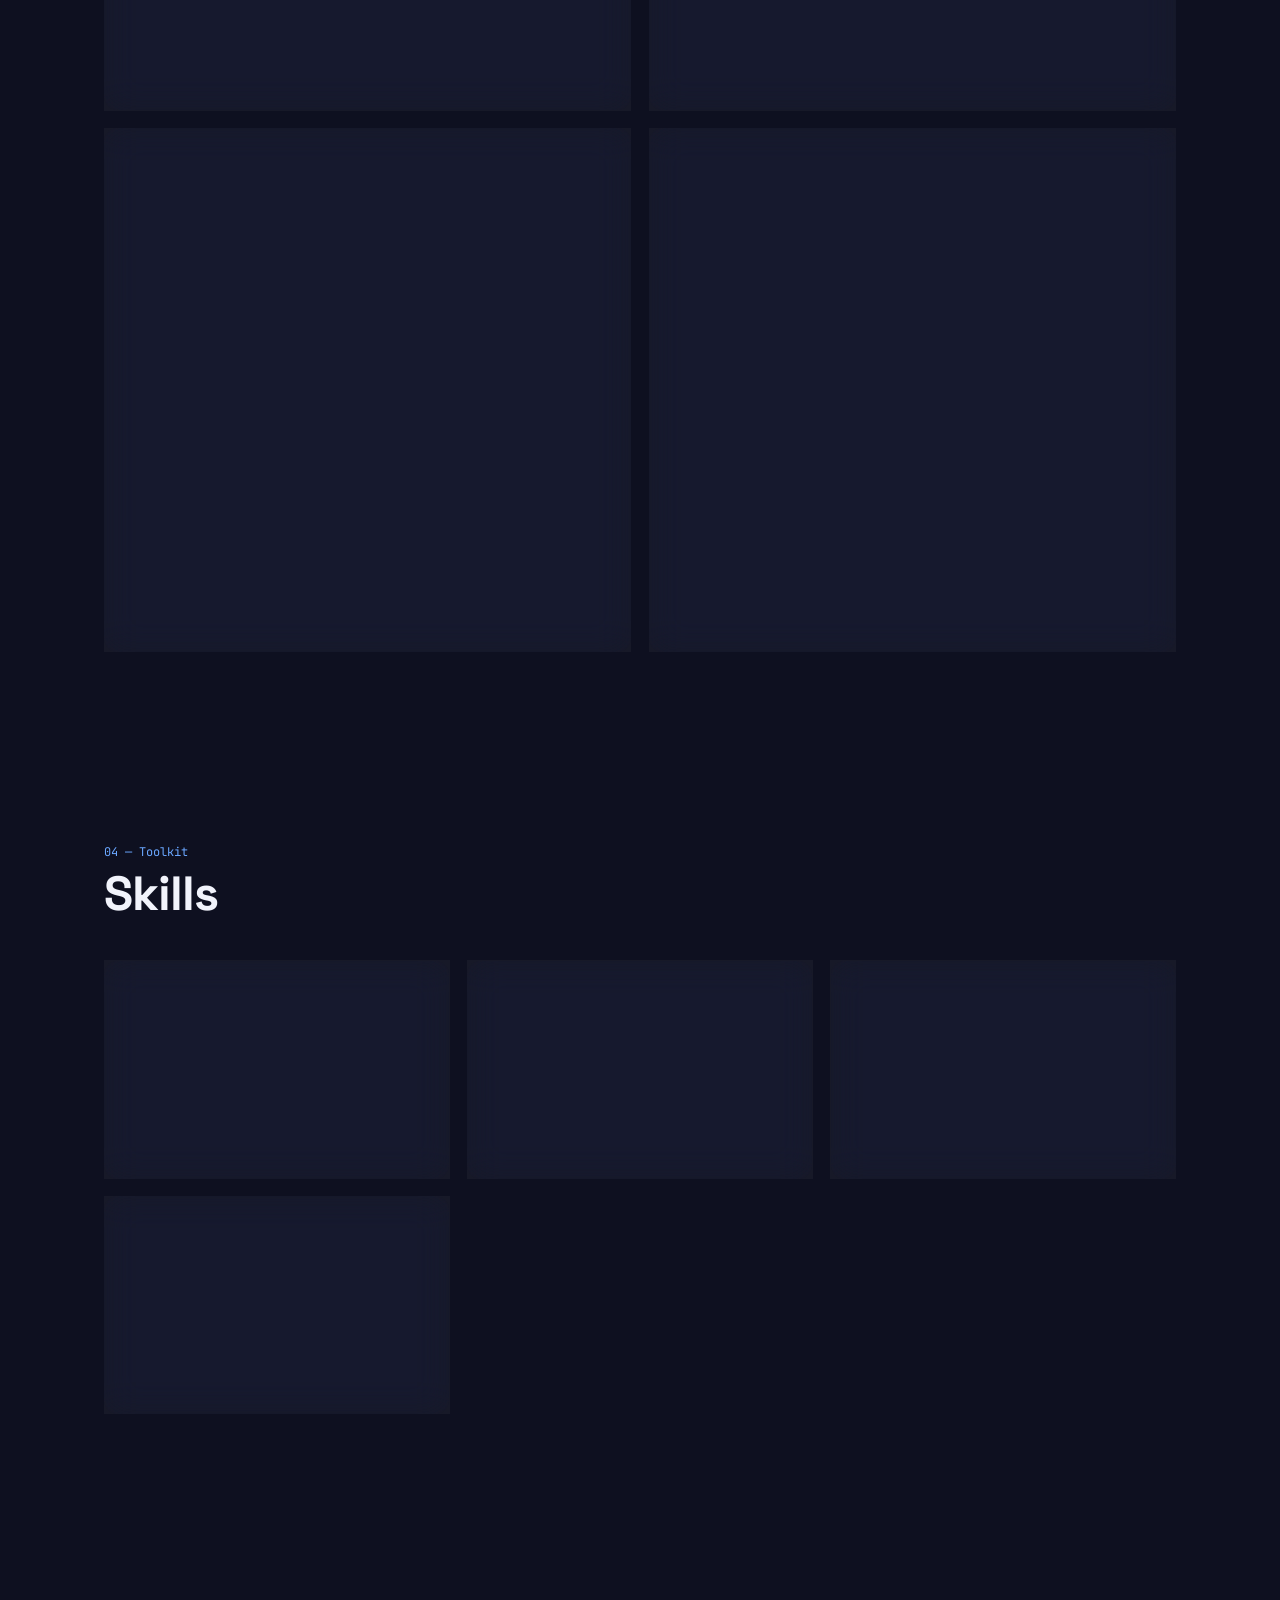
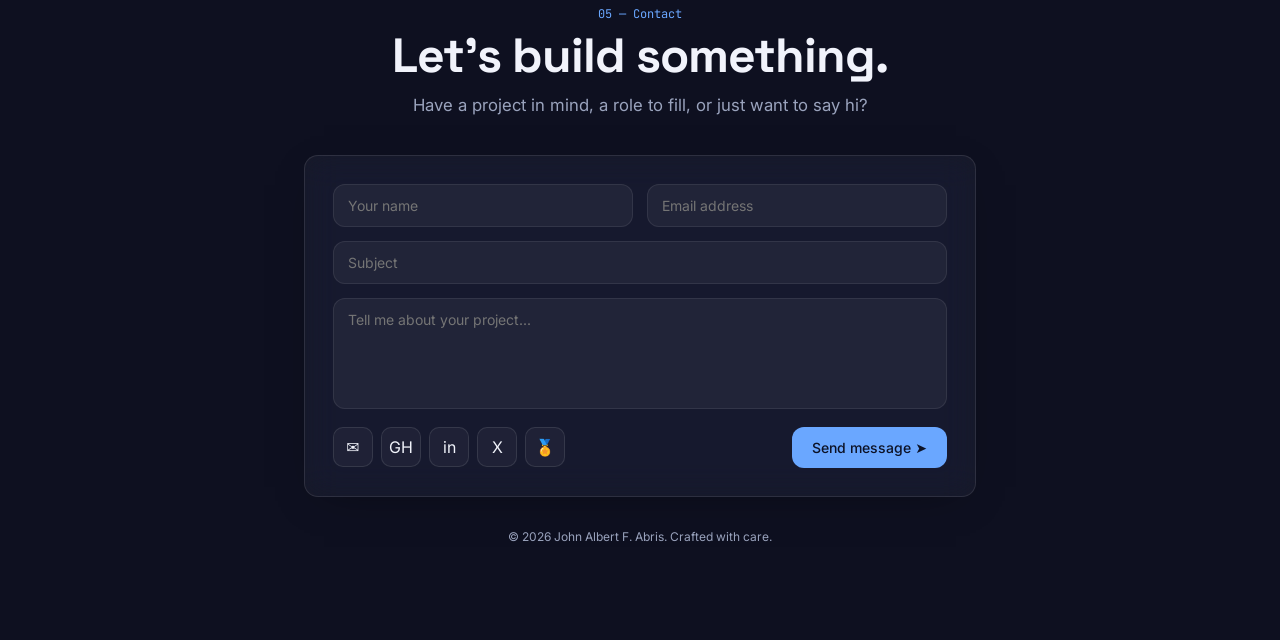
==== commit 1e0bdc84: "Remove copyright notice from footer" ====
--- a/ace.html
+++ b/ace.html
@@ -195,7 +195,6 @@
   <script src="js/app.js"></script>
 
   <footer>
-        <p>&copy;  John Albert F. Abris - 2026 </p>
     </footer>
 </body>
 </html>
--- a/css/styles.css
+++ b/css/styles.css
@@ -212,7 +212,7 @@
 /* Image displayed as CSS background to deter direct saving */
 .profile-img {
   width: 100%; height: 100%;
-  background-image: url('../assets/profile.jpg');
+  background-image: url('../assets/profile.png');
   background-size: cover; background-position: center;
   filter: blur(2px); transition: filter .35s ease;
 }
@@ -360,20 +360,22 @@
 }
 .project-card:hover { box-shadow: var(--shadow-glow); transform: translateY(-4px); }
 .project-thumb {
-  height: 170px; position: relative; overflow: hidden;
+  aspect-ratio: 16 / 9; position: relative; overflow: hidden;
 }
 .project-thumb::before {
   content: ""; position: absolute; inset: 0;
   background: radial-gradient(circle at 70% 30%, rgba(255,255,255,0.25), transparent 60%);
 }
 .project-thumb-tech {
-  position: absolute; bottom: 12px; left: 16px;
+  position: absolute; bottom: 12px; left: 16px; z-index: 2;
   font-family: var(--font-mono); font-size: 11px; color: rgba(255,255,255,0.85);
 }
 
+/* Screenshot slideshow */
 .thumb-slide {
   position: absolute; inset: 0;
-  background-size: cover; background-position: center;
+  background-size: contain; background-position: center;
+  background-repeat: no-repeat;
   opacity: 0; transition: opacity .8s ease;
 }
 .thumb-slide.active { opacity: 1; }
@@ -393,6 +395,9 @@
   transition: background .2s, transform .2s;
 }
 .thumb-dots span.active { background: #fff; transform: scale(1.3); }
+@media (max-width: 640px) {
+  .thumb-dots span { width: 7px; height: 7px; }
+}
 .project-body { padding: 20px; }
 .project-body h3 { font-size: 1.1rem; transition: color .2s; }
 .project-card:hover .project-body h3 { color: var(--primary); }
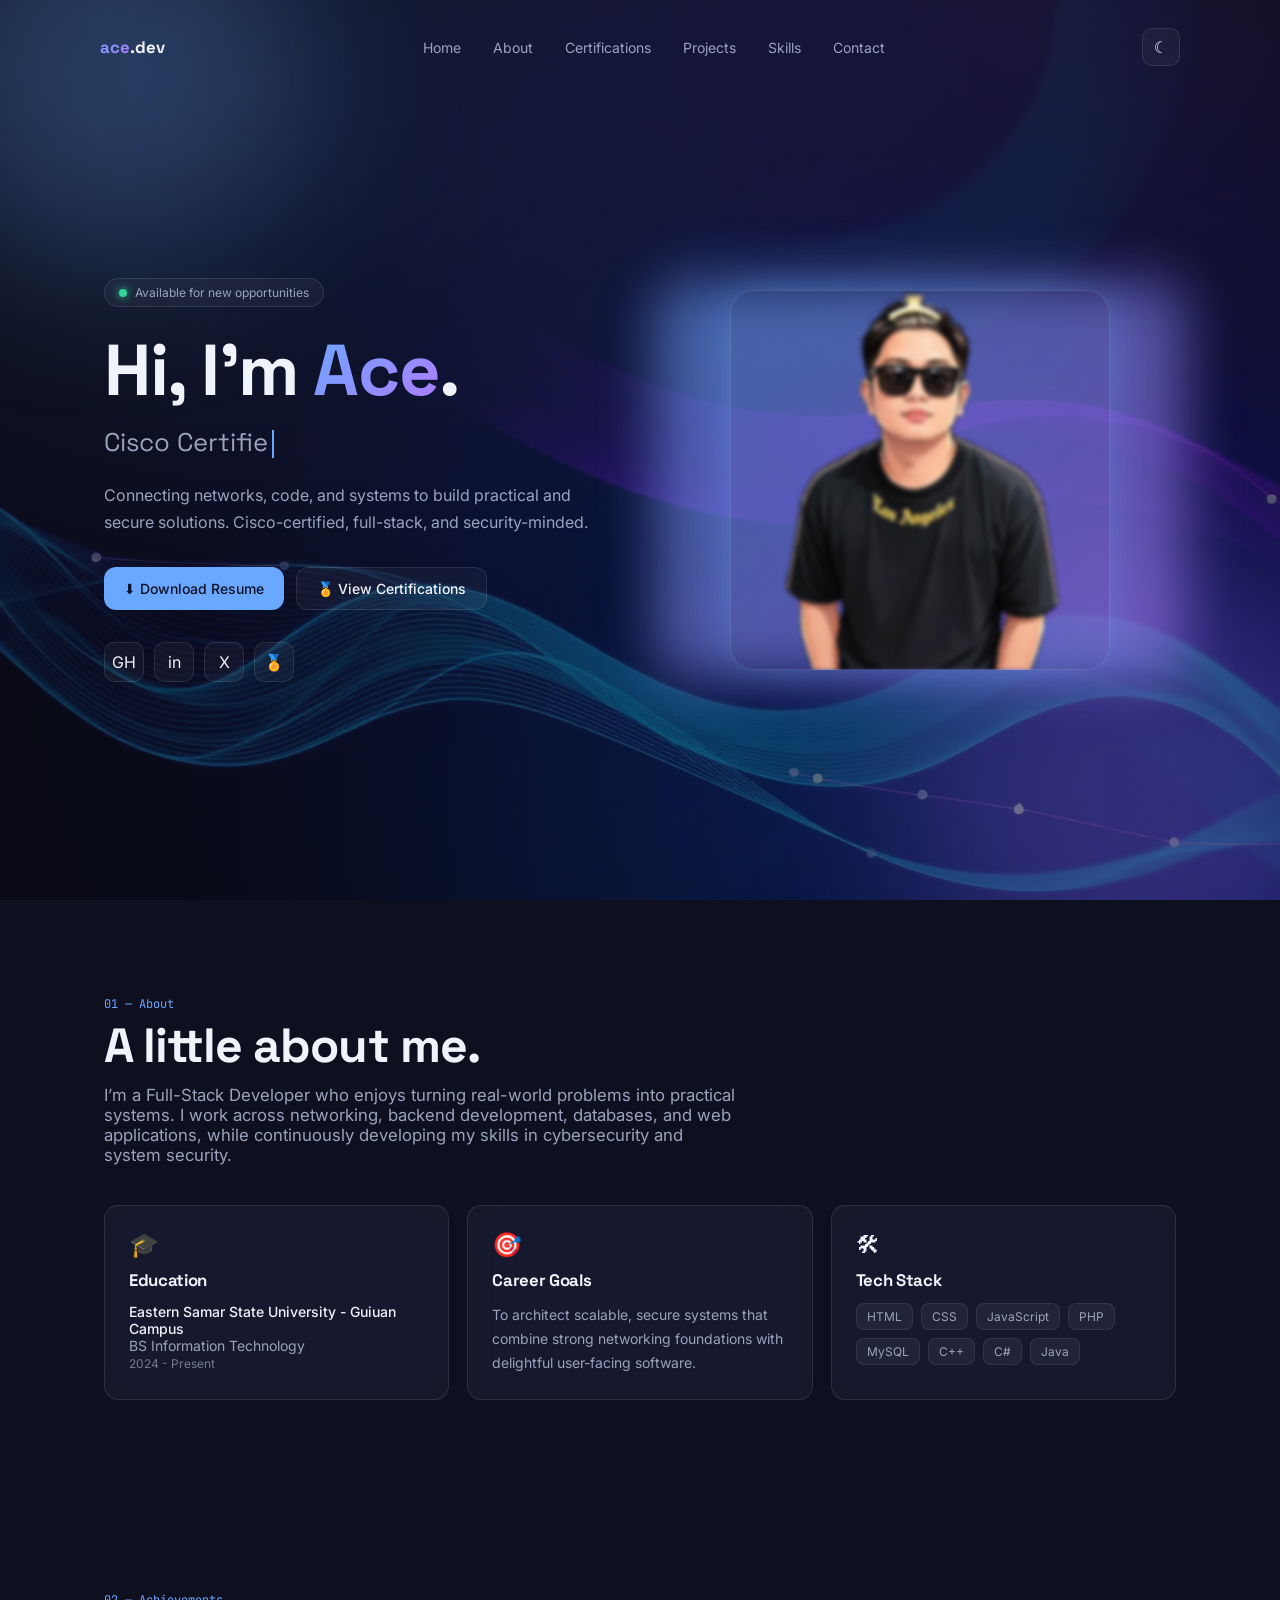
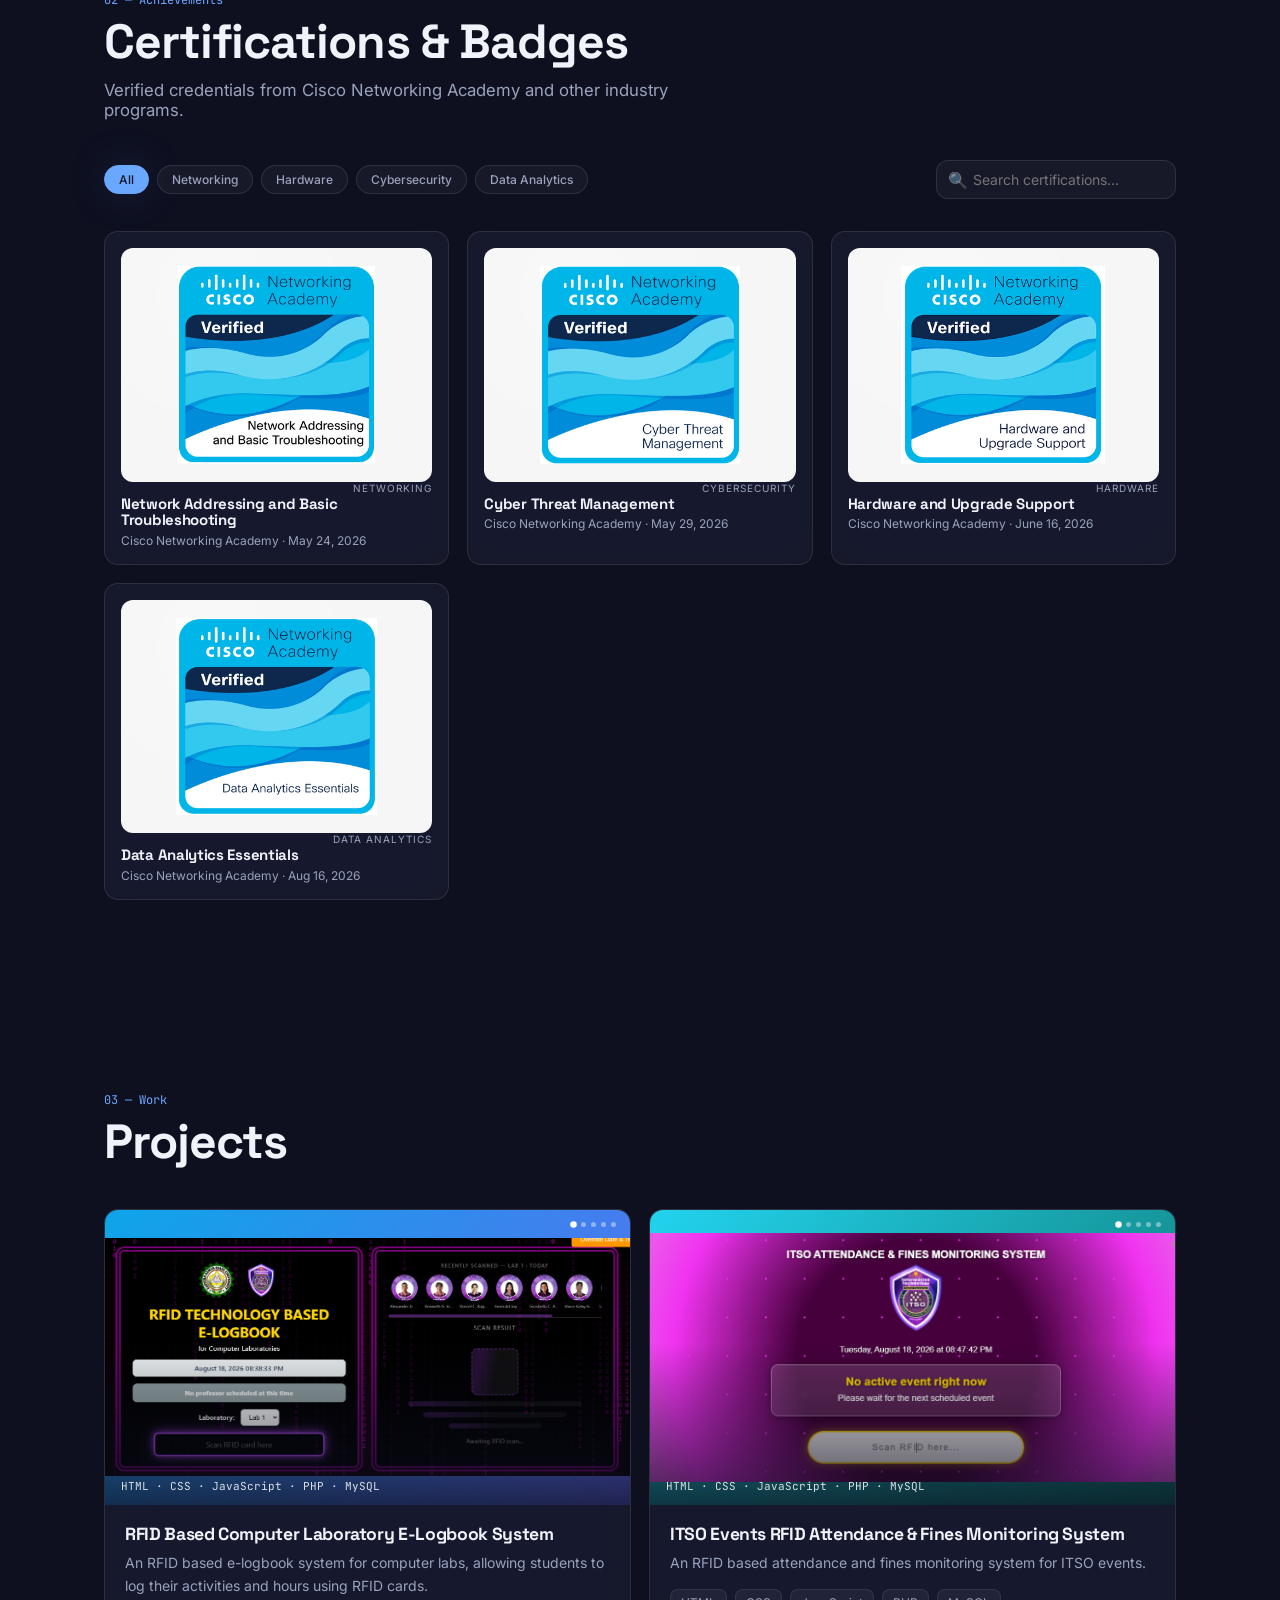
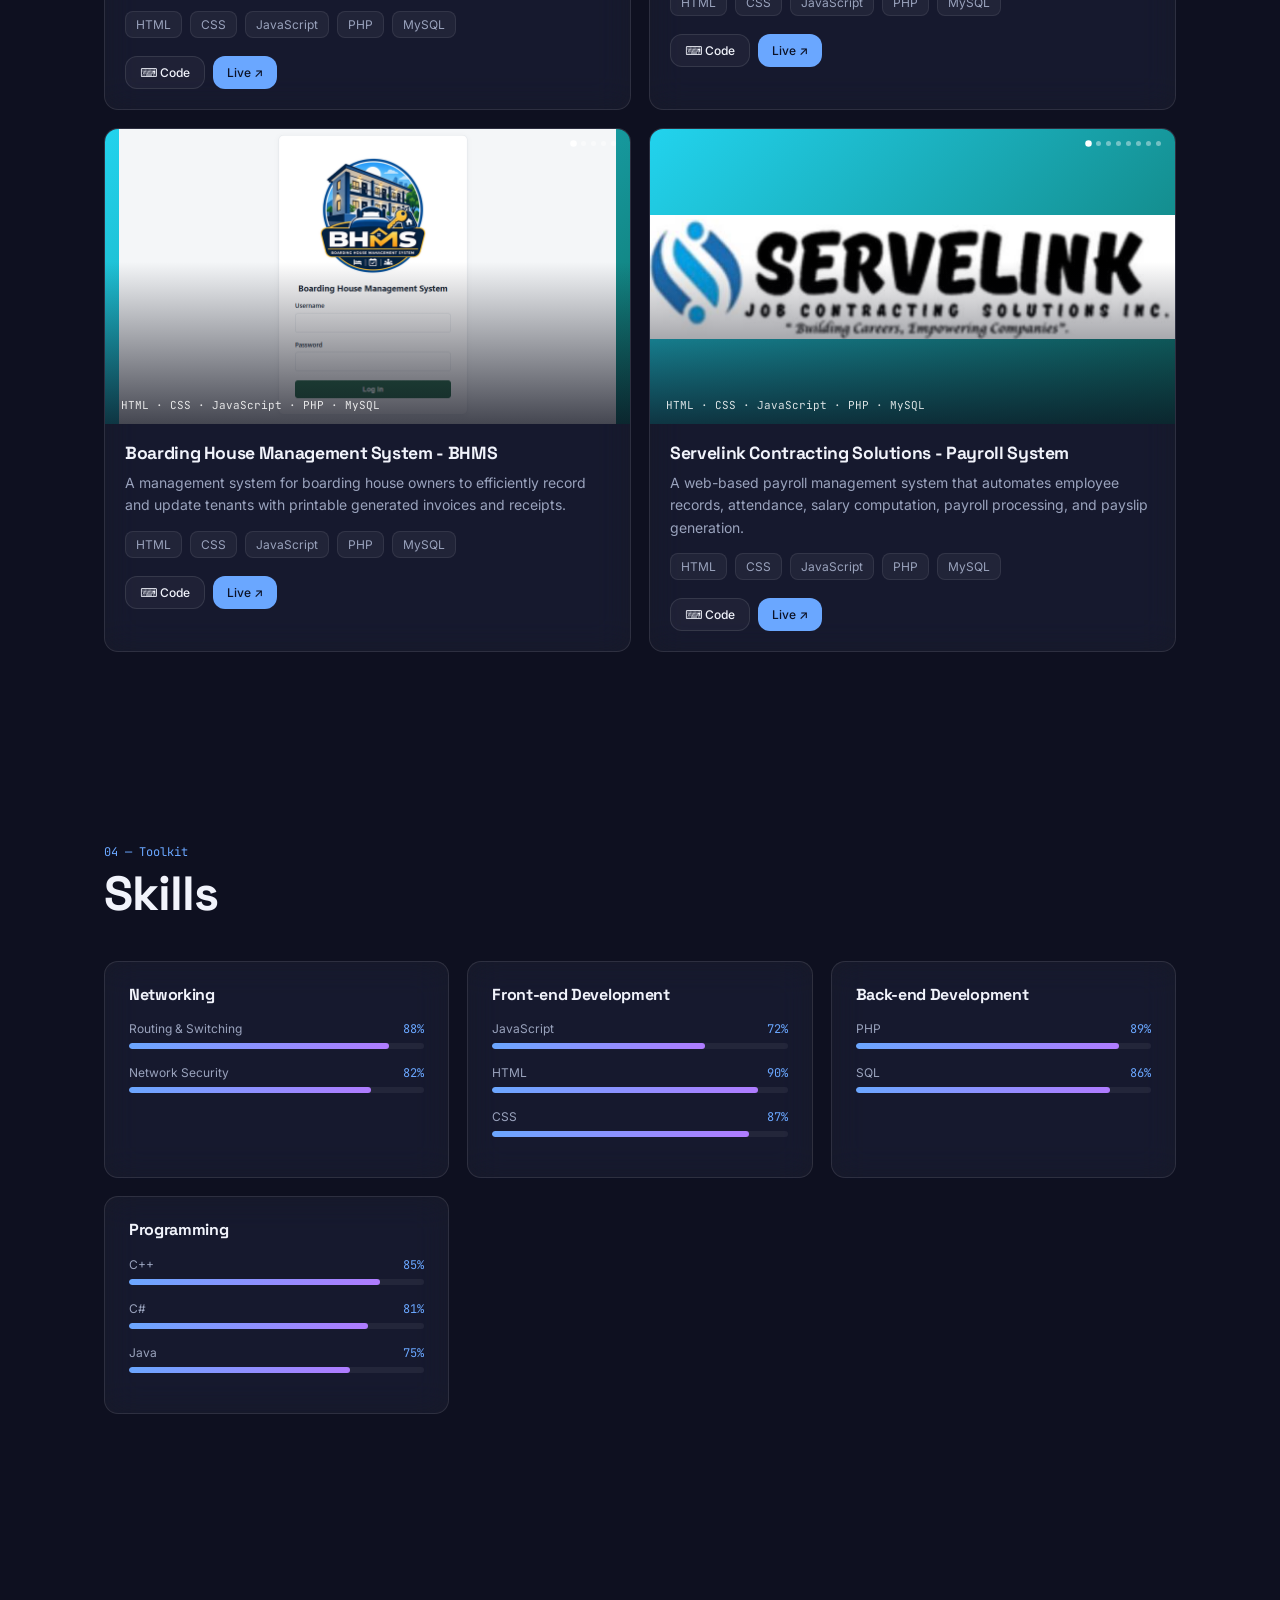
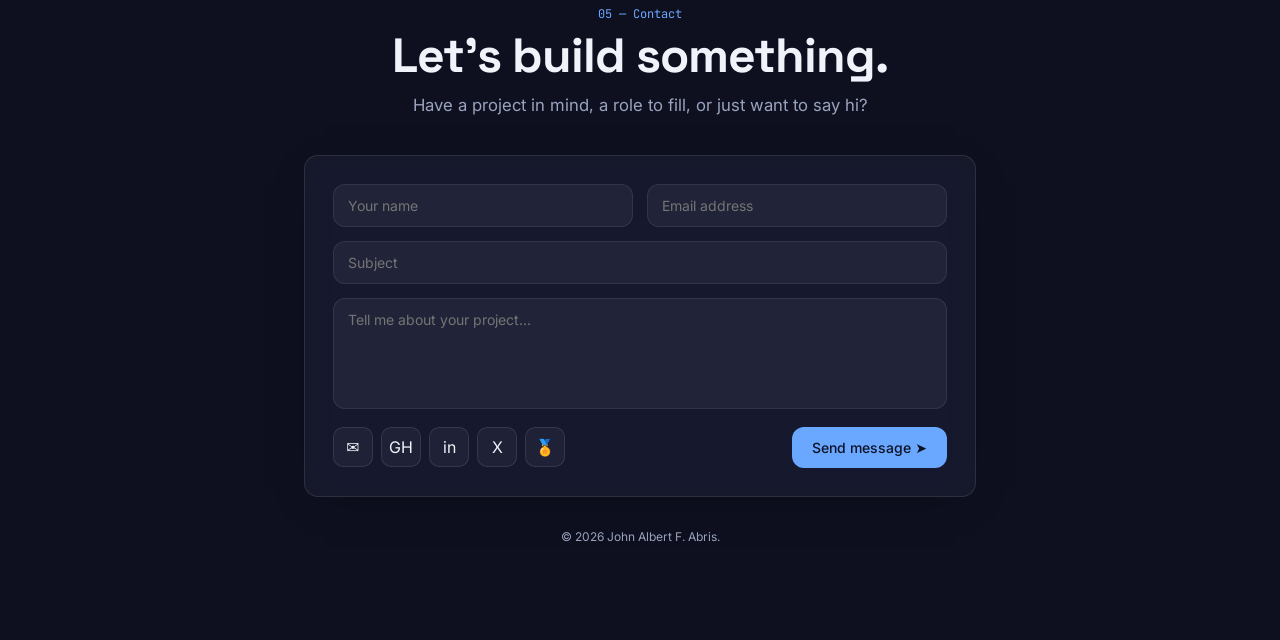
==== commit 4fd0b0fa: "Update title and hero name in ace.html" ====
--- a/ace.html
+++ b/ace.html
@@ -3,7 +3,7 @@
 <head>
   <meta charset="UTF-8" />
   <meta name="viewport" content="width=device-width, initial-scale=1.0" />
-  <title>John Albert F. Abris — Developer & Cisco-Certified Engineer</title>
+  <title>John Albert F. Abris — Developer & Cisco-Certified Cybersecurity Enthusiast</title>
   <meta name="description" content="Premium portfolio showcasing Cisco Networking Academy badges, certifications, projects, and technical achievements." />
 
   <!-- Fonts -->
@@ -60,7 +60,7 @@
       <div class="container hero-grid">
         <div data-aos="fade-up">
           <span class="pill"><span class="dot"></span> Available for new opportunities</span>
-          <h1 class="hero-title">Hi, I'm <span class="text-gradient">Albert</span>.</h1>
+          <h1 class="hero-title">Hi, I'm <span class="text-gradient">Ace</span>.</h1>
           <p class="hero-typed"><span id="typed"></span><span class="caret"></span></p>
           <p class="hero-tag" id="hero-tag"></p>
 
